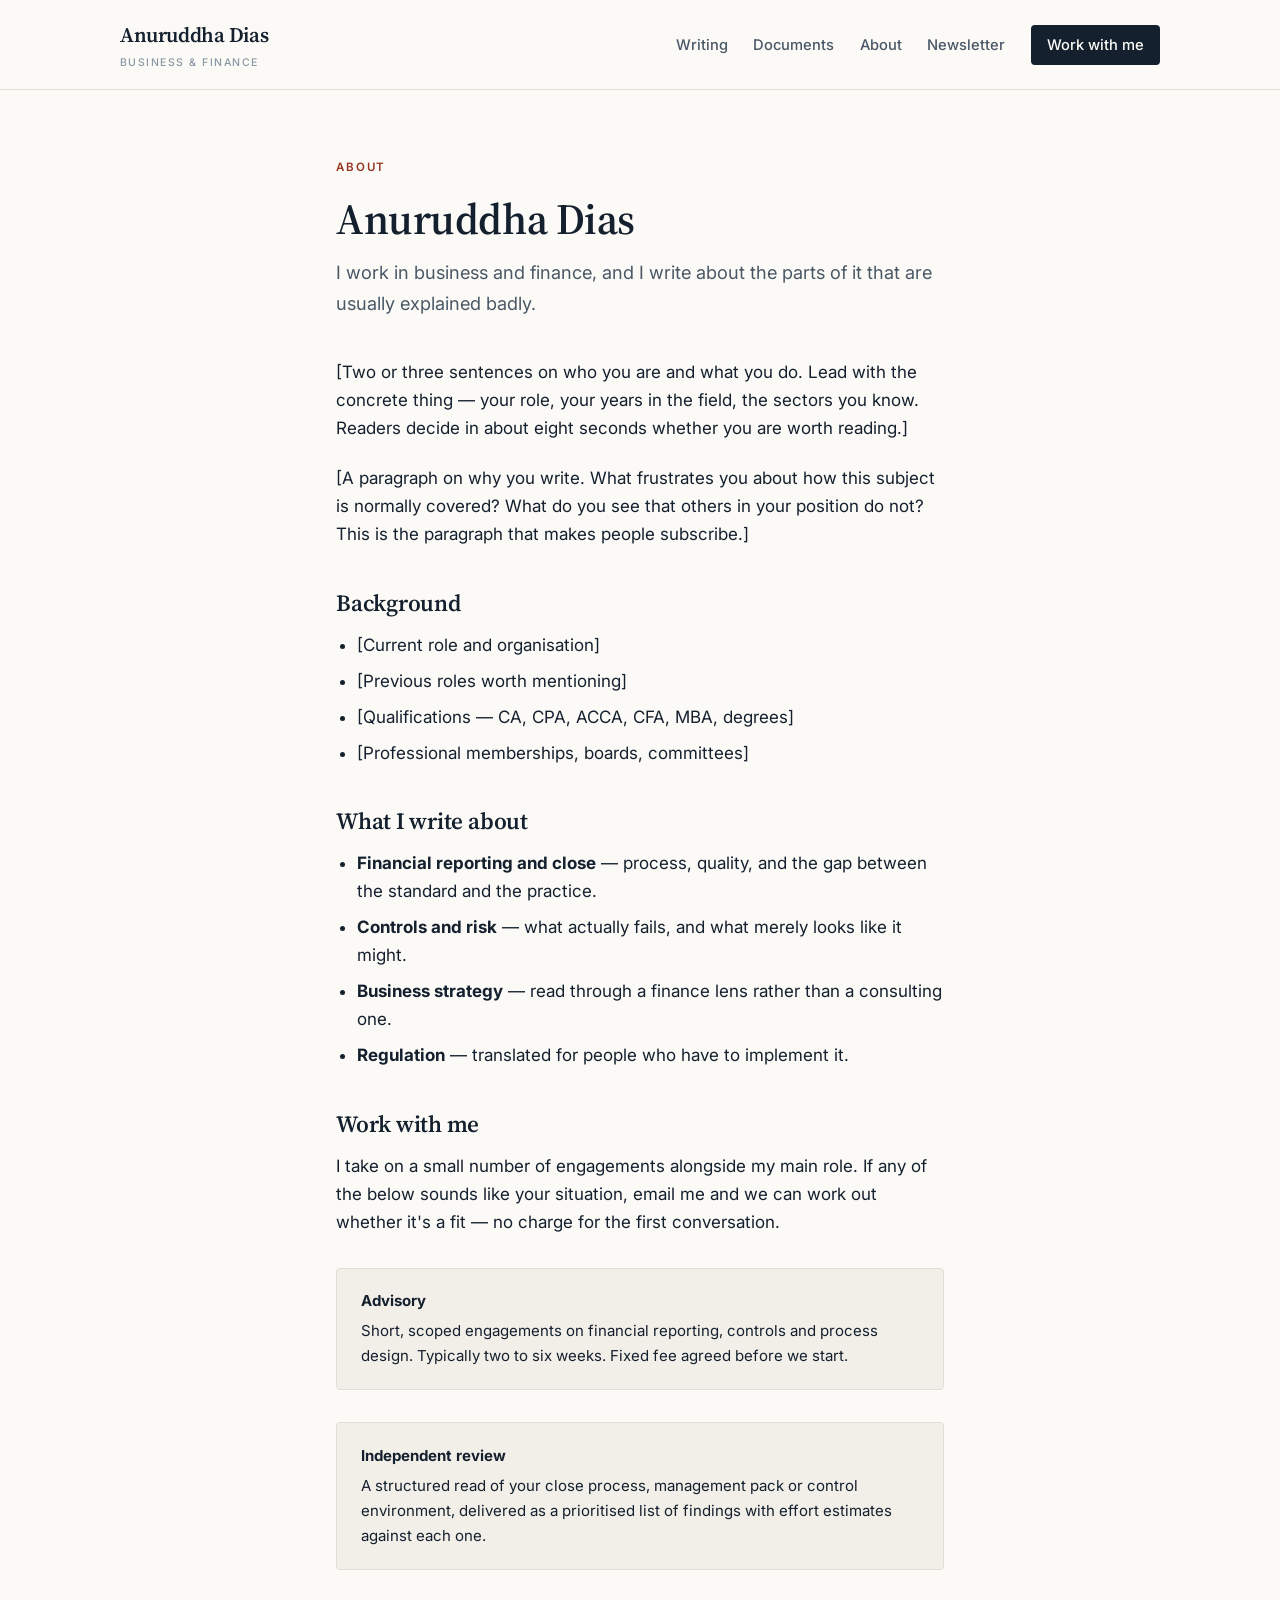
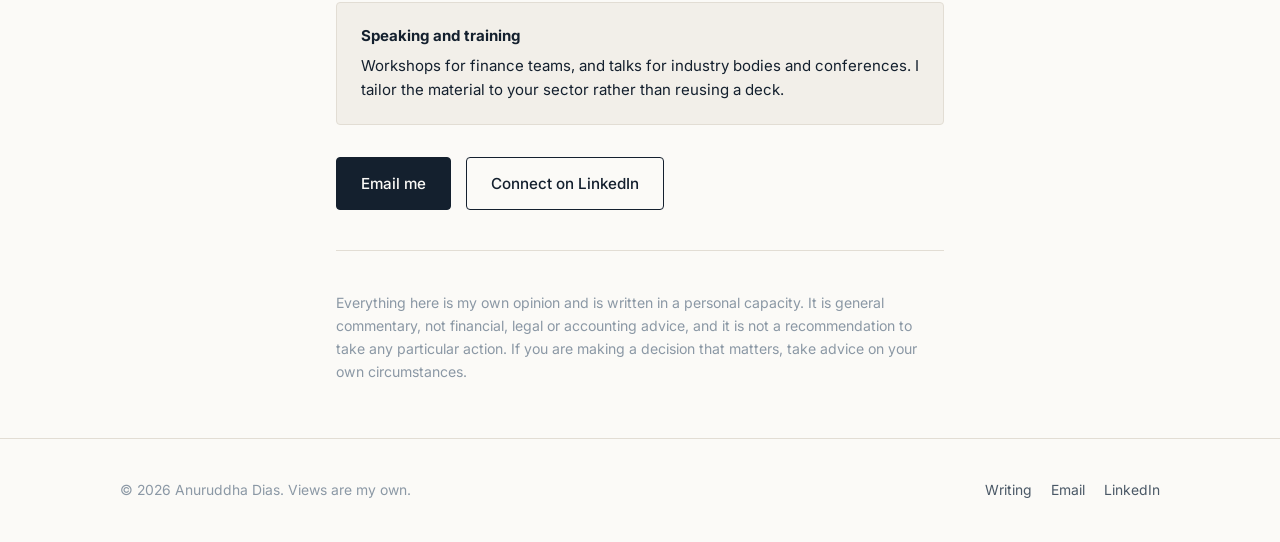
==== about.html @ f73650f9 "Add files via upload" ====
<!DOCTYPE html>
<html lang="en">
<head>
<meta charset="utf-8">
<meta name="viewport" content="width=device-width, initial-scale=1">
<title>About — Anuruddha Dias</title>
<meta name="description" content="Anuruddha Dias writes on business and finance, and advises finance teams on reporting, controls and process.">
<link rel="preconnect" href="https://fonts.googleapis.com">
<link rel="preconnect" href="https://fonts.gstatic.com" crossorigin>
<link href="https://fonts.googleapis.com/css2?family=Inter:wght@400;500;600&family=Source+Serif+4:opsz,wght@8..60,400;8..60,600&display=swap" rel="stylesheet">
<link rel="stylesheet" href="style.css">
</head>
<body>

<header class="masthead">
  <div class="wrap">
    <a class="wordmark" href="index.html">Anuruddha Dias<span>Business &amp; Finance</span></a>
    <nav class="nav">
      <a href="index.html">Writing</a>
      <a href="documents.html">Documents</a>
      <a href="about.html">About</a>
      <a href="index.html#subscribe">Newsletter</a>
      <a class="cta" href="#work">Work with me</a>
    </nav>
  </div>
</header>

<section class="article">
  <div class="wrap">
    <div class="article-head">
      <p class="kicker">About</p>
      <h1>Anuruddha Dias</h1>
      <p class="standfirst">I work in business and finance, and I write about the parts of it that are usually explained badly.</p>
    </div>

    <div class="prose">
      <!-- ====== REWRITE EVERYTHING BELOW IN YOUR OWN VOICE ======
           Keep it specific. "15 years in financial reporting across
           three sectors" beats "experienced finance professional".
           Name real employers, sectors, qualifications and numbers. -->

      <p>[Two or three sentences on who you are and what you do. Lead with the concrete thing — your role, your years in the field, the sectors you know. Readers decide in about eight seconds whether you are worth reading.]</p>

      <p>[A paragraph on why you write. What frustrates you about how this subject is normally covered? What do you see that others in your position do not? This is the paragraph that makes people subscribe.]</p>

      <h2>Background</h2>
      <ul>
        <li>[Current role and organisation]</li>
        <li>[Previous roles worth mentioning]</li>
        <li>[Qualifications — CA, CPA, ACCA, CFA, MBA, degrees]</li>
        <li>[Professional memberships, boards, committees]</li>
      </ul>

      <h2>What I write about</h2>
      <ul>
        <li><strong>Financial reporting and close</strong> — process, quality, and the gap between the standard and the practice.</li>
        <li><strong>Controls and risk</strong> — what actually fails, and what merely looks like it might.</li>
        <li><strong>Business strategy</strong> — read through a finance lens rather than a consulting one.</li>
        <li><strong>Regulation</strong> — translated for people who have to implement it.</li>
      </ul>

      <h2 id="work">Work with me</h2>
      <p>I take on a small number of engagements alongside my main role. If any of the below sounds like your situation, email me and we can work out whether it's a fit — no charge for the first conversation.</p>

      <div class="callout">
        <strong>Advisory</strong>
        <p>Short, scoped engagements on financial reporting, controls and process design. Typically two to six weeks. Fixed fee agreed before we start.</p>
      </div>

      <div class="callout">
        <strong>Independent review</strong>
        <p>A structured read of your close process, management pack or control environment, delivered as a prioritised list of findings with effort estimates against each one.</p>
      </div>

      <div class="callout">
        <strong>Speaking and training</strong>
        <p>Workshops for finance teams, and talks for industry bodies and conferences. I tailor the material to your sector rather than reusing a deck.</p>
      </div>

      <p style="margin-top:2rem">
        <a class="btn" href="mailto:anuruddha.dias@gmail.com?subject=Enquiry%20via%20blog">Email me</a>
        <a class="btn ghost" href="https://www.linkedin.com/in/REPLACE-WITH-YOUR-HANDLE">Connect on LinkedIn</a>
      </p>

      <hr>
      <p style="font-size:.88rem;color:var(--ink-faint)">Everything here is my own opinion and is written in a personal capacity. It is general commentary, not financial, legal or accounting advice, and it is not a recommendation to take any particular action. If you are making a decision that matters, take advice on your own circumstances.</p>
    </div>
  </div>
</section>

<footer class="footer">
  <div class="wrap">
    <div>&copy; 2026 Anuruddha Dias. Views are my own.</div>
    <nav>
      <a href="index.html">Writing</a>
      <a href="mailto:anuruddha.dias@gmail.com">Email</a>
      <a href="https://www.linkedin.com/in/REPLACE-WITH-YOUR-HANDLE">LinkedIn</a>
    </nav>
  </div>
</footer>

</body>
</html>
---- style.css ----
/* ===========================================================
   Personal blog stylesheet — Anuruddha Dias
   Re-skin the whole site by editing the variables below.
   =========================================================== */

:root {
  --ink:        #14202e;   /* headings, primary text */
  --ink-soft:   #4a5866;   /* secondary text */
  --ink-faint:  #8b98a5;   /* meta, captions */
  --paper:      #fbfaf7;   /* page background */
  --paper-alt:  #f2efe9;   /* section background */
  --rule:       #e2ddd4;   /* hairlines */
  --accent:     #96341f;   /* oxblood — links, marks */
  --accent-lt:  #b03f26;
  --accent-dk:  #6f2415;
  --max:        68rem;
  --measure:    38rem;     /* comfortable reading width */
}

*, *::before, *::after { box-sizing: border-box; }
html { -webkit-text-size-adjust: 100%; scroll-behavior: smooth; }

body {
  margin: 0;
  background: var(--paper);
  color: var(--ink);
  font-family: "Inter", -apple-system, BlinkMacSystemFont, "Segoe UI", Roboto, Helvetica, Arial, sans-serif;
  font-size: 17px;
  line-height: 1.65;
  -webkit-font-smoothing: antialiased;
}

h1, h2, h3, h4 {
  font-family: "Source Serif 4", Georgia, "Times New Roman", serif;
  color: var(--ink);
  line-height: 1.2;
  letter-spacing: -0.01em;
  margin: 0 0 .5em;
  font-weight: 600;
}

a { color: var(--accent); text-decoration: none; }
a:hover { color: var(--accent-dk); text-decoration: underline; text-underline-offset: 3px; }
img { max-width: 100%; height: auto; display: block; }

.wrap { max-width: var(--max); margin: 0 auto; padding: 0 1.5rem; }

/* ---------- Masthead ---------- */
.masthead {
  border-bottom: 1px solid var(--rule);
  background: rgba(251,250,247,.92);
  position: sticky; top: 0; z-index: 20;
  backdrop-filter: saturate(180%) blur(8px);
}
.masthead .wrap {
  display: flex; align-items: center; justify-content: space-between;
  gap: 1.5rem; padding-top: 1.1rem; padding-bottom: 1.1rem;
}
.wordmark {
  font-family: "Source Serif 4", Georgia, serif;
  font-size: 1.3rem; font-weight: 600; color: var(--ink);
  letter-spacing: -0.02em; white-space: nowrap;
}
.wordmark:hover { text-decoration: none; color: var(--accent); }
.wordmark span {
  display: block; font-family: "Inter", sans-serif; font-size: .66rem;
  font-weight: 500; letter-spacing: .14em; text-transform: uppercase;
  color: var(--ink-faint); margin-top: .15rem;
}
.nav { display: flex; gap: 1.6rem; align-items: center; }
.nav a { color: var(--ink-soft); font-size: .92rem; font-weight: 500; }
.nav a:hover { color: var(--accent); text-decoration: none; }
.nav a.cta { background: var(--ink); color: var(--paper); padding: .5rem 1rem; border-radius: 4px; }
.nav a.cta:hover { background: var(--accent); color: #fff; }

/* ---------- Hero ---------- */
.hero { padding: 4.5rem 0 3.5rem; border-bottom: 1px solid var(--rule); }
.hero h1 { font-size: clamp(2.1rem, 5vw, 3.3rem); margin-bottom: .6rem; max-width: 20ch; }
.hero p.dek { font-size: 1.15rem; color: var(--ink-soft); max-width: 42rem; margin: 0 0 1.8rem; }
.kicker {
  font-size: .72rem; font-weight: 600; letter-spacing: .16em;
  text-transform: uppercase; color: var(--accent); margin-bottom: 1rem;
}
.btn {
  display: inline-block; background: var(--ink); color: var(--paper);
  padding: .8rem 1.5rem; border-radius: 4px; font-weight: 500; font-size: .95rem;
  border: 1px solid var(--ink); cursor: pointer;
}
.btn:hover { background: var(--accent); border-color: var(--accent); color: #fff; text-decoration: none; }
.btn.ghost { background: transparent; color: var(--ink); }
.btn.ghost:hover { background: var(--ink); color: var(--paper); }
.btn + .btn { margin-left: .6rem; }

/* ---------- Sections & lists ---------- */
.section { padding: 3.5rem 0; }
.section-head {
  display: flex; align-items: baseline; justify-content: space-between;
  gap: 1rem; margin-bottom: 2rem; padding-bottom: .8rem;
  border-bottom: 2px solid var(--ink);
}
.section-head h2 { font-size: 1.3rem; margin: 0; }
.section-head a { font-size: .85rem; font-weight: 500; }

.post-list { list-style: none; margin: 0; padding: 0; }
.post-list li { padding: 1.6rem 0; border-bottom: 1px solid var(--rule); }
.post-list li:last-child { border-bottom: 0; }
.post-meta {
  font-size: .75rem; letter-spacing: .1em; text-transform: uppercase;
  color: var(--ink-faint); margin-bottom: .45rem;
}
.post-meta .tag { color: var(--accent); font-weight: 600; }
.post-list h3 { font-size: 1.35rem; margin-bottom: .35rem; }
.post-list h3 a { color: var(--ink); }
.post-list h3 a:hover { color: var(--accent); text-decoration: none; }
.post-list p { margin: 0; color: var(--ink-soft); max-width: 46rem; font-size: .96rem; }

.featured {
  background: var(--paper-alt);
  border: 1px solid var(--rule);
  border-left: 3px solid var(--accent);
  padding: 2rem 2.2rem;
  margin-bottom: 2.5rem;
}
.featured h3 { font-size: 1.8rem; margin-bottom: .5rem; }
.featured h3 a { color: var(--ink); }
.featured p { font-size: 1.02rem; }

/* ---------- Subscribe ---------- */
.subscribe { background: var(--ink); color: var(--paper); padding: 3rem 0; }
.subscribe h2 { color: var(--paper); font-size: 1.7rem; }
.subscribe p { color: #b9c4cf; max-width: 34rem; margin: 0 0 1.5rem; }
.subscribe form { display: flex; gap: .6rem; flex-wrap: wrap; max-width: 30rem; }
.subscribe input[type=email] {
  flex: 1 1 15rem; padding: .8rem 1rem; border: 1px solid #33465a;
  background: #1d2c3d; color: var(--paper); border-radius: 4px; font: inherit; font-size: .95rem;
}
.subscribe input[type=email]::placeholder { color: #7d8b99; }
.subscribe input[type=email]:focus { outline: 2px solid var(--accent-lt); outline-offset: 1px; }
.subscribe button {
  padding: .8rem 1.4rem; border: 0; border-radius: 4px; cursor: pointer;
  background: var(--accent); color: #fff; font: inherit; font-weight: 600; font-size: .95rem;
}
.subscribe button:hover { background: var(--accent-lt); }
.subscribe small { display: block; margin-top: .9rem; color: #7d8b99; font-size: .8rem; }

/* ---------- Lead / services block ---------- */
.lead-block { background: var(--paper-alt); border-top: 1px solid var(--rule); border-bottom: 1px solid var(--rule); }
.cards { display: grid; grid-template-columns: repeat(auto-fit, minmax(15rem, 1fr)); gap: 1.5rem; margin-top: 1.5rem; }
.card { background: var(--paper); border: 1px solid var(--rule); padding: 1.5rem; border-radius: 4px; }
.card h3 { font-size: 1.08rem; margin-bottom: .4rem; }
.card p { margin: 0; font-size: .92rem; color: var(--ink-soft); }
.card .num {
  font-family: "Source Serif 4", Georgia, serif; font-size: .78rem; color: var(--accent);
  font-weight: 600; letter-spacing: .1em; display: block; margin-bottom: .6rem;
}

/* ---------- Article page ---------- */
.article { padding: 3.5rem 0 2rem; }
.article-head { max-width: var(--measure); margin: 0 auto 2.5rem; }
.article-head h1 { font-size: clamp(1.9rem, 4.5vw, 2.7rem); margin-bottom: .8rem; }
.article-head .standfirst { font-size: 1.14rem; color: var(--ink-soft); margin: 0 0 1.2rem; }
.byline {
  display: flex; gap: .6rem; align-items: center; flex-wrap: wrap;
  font-size: .82rem; color: var(--ink-faint); border-top: 1px solid var(--rule);
  padding-top: .9rem;
}
.byline strong { color: var(--ink); font-weight: 600; }

.prose { max-width: var(--measure); margin: 0 auto; }
.prose p { margin: 0 0 1.4rem; }
.prose h2 { font-size: 1.45rem; margin: 2.6rem 0 .8rem; }
.prose h3 { font-size: 1.12rem; margin: 2rem 0 .6rem; }
.prose ul, .prose ol { margin: 0 0 1.4rem; padding-left: 1.3rem; }
.prose li { margin-bottom: .5rem; }
.prose blockquote {
  margin: 2rem 0; padding: .3rem 0 .3rem 1.5rem;
  border-left: 3px solid var(--accent);
  font-family: "Source Serif 4", Georgia, serif; font-size: 1.18rem;
  color: var(--ink); font-style: italic;
}
.prose blockquote p:last-child { margin-bottom: 0; }
.prose table { width: 100%; border-collapse: collapse; margin: 2rem 0; font-size: .91rem; }
.prose th, .prose td { text-align: left; padding: .6rem .7rem; border-bottom: 1px solid var(--rule); }
.prose th {
  background: var(--paper-alt); font-weight: 600; font-size: .74rem;
  text-transform: uppercase; letter-spacing: .08em; color: var(--ink-soft);
}
.prose hr { border: 0; border-top: 1px solid var(--rule); margin: 2.5rem 0; }

.callout {
  background: var(--paper-alt); border: 1px solid var(--rule);
  padding: 1.3rem 1.5rem; margin: 2rem 0; border-radius: 4px; font-size: .94rem;
}
.callout strong { display: block; margin-bottom: .3rem; }
.callout p:last-child { margin-bottom: 0; }

.author-box {
  max-width: var(--measure); margin: 3rem auto 0; padding: 1.6rem;
  border: 1px solid var(--rule); background: var(--paper-alt); border-radius: 4px;
}
.author-box h3 { font-size: 1.02rem; margin-bottom: .4rem; }
.author-box p { margin: 0 0 .8rem; font-size: .92rem; color: var(--ink-soft); }

/* ---------- Footer ---------- */
.footer { border-top: 1px solid var(--rule); padding: 2.5rem 0; font-size: .87rem; color: var(--ink-faint); }
.footer .wrap { display: flex; justify-content: space-between; gap: 1.5rem; flex-wrap: wrap; }
.footer a { color: var(--ink-soft); }
.footer nav { display: flex; gap: 1.2rem; flex-wrap: wrap; }

@media (max-width: 640px) {
  body { font-size: 16px; }
  .masthead .wrap { flex-wrap: wrap; gap: .8rem; }
  .nav { gap: 1.1rem; font-size: .88rem; }
  .hero { padding: 3rem 0 2.5rem; }
  .featured { padding: 1.5rem; }
  .btn + .btn { margin-left: 0; margin-top: .6rem; }
}
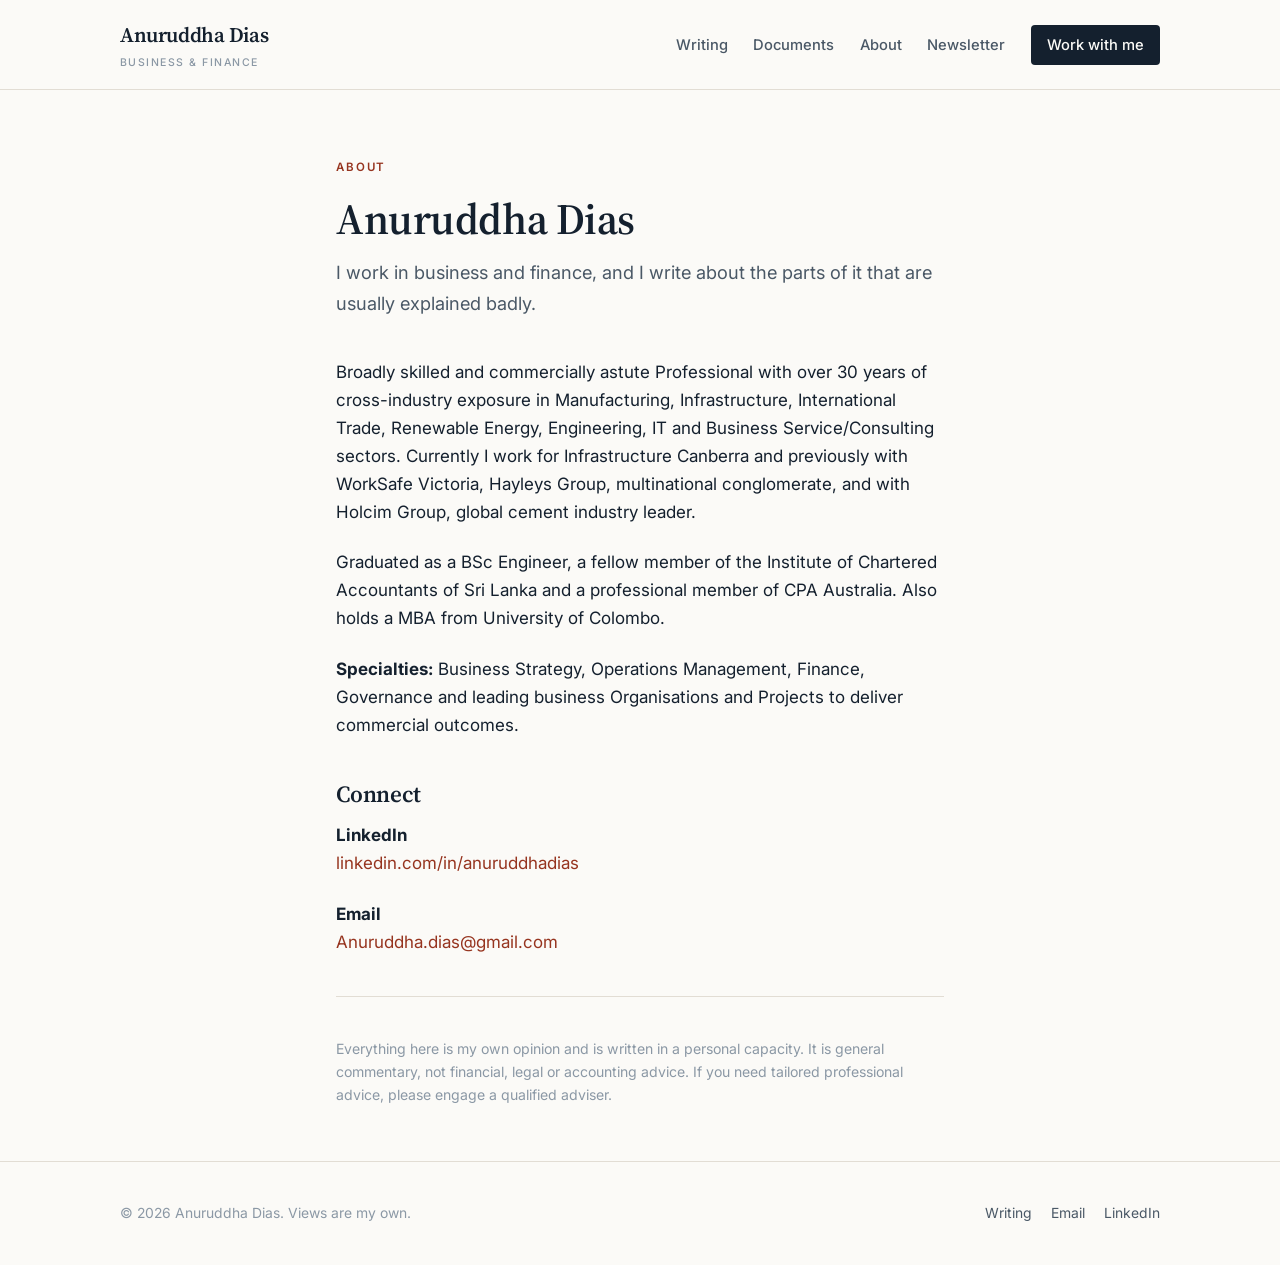
==== commit 557960f7: "Update about.html — replace content with user's provided bio and connect links" ====
--- a/about.html
+++ b/about.html
@@ -34,56 +34,26 @@
     </div>
 
     <div class="prose">
-      <!-- ====== REWRITE EVERYTHING BELOW IN YOUR OWN VOICE ======
-           Keep it specific. "15 years in financial reporting across
-           three sectors" beats "experienced finance professional".
-           Name real employers, sectors, qualifications and numbers. -->
 
-      <p>[Two or three sentences on who you are and what you do. Lead with the concrete thing — your role, your years in the field, the sectors you know. Readers decide in about eight seconds whether you are worth reading.]</p>
+      <p>Broadly skilled and commercially astute Professional with over 30 years of cross-industry exposure in Manufacturing, Infrastructure, International Trade, Renewable Energy, Engineering, IT and Business Service/Consulting sectors. Currently I work for Infrastructure Canberra and previously with WorkSafe Victoria, Hayleys Group, multinational conglomerate, and with Holcim Group, global cement industry leader.</p>
 
-      <p>[A paragraph on why you write. What frustrates you about how this subject is normally covered? What do you see that others in your position do not? This is the paragraph that makes people subscribe.]</p>
+      <p>Graduated as a BSc Engineer, a fellow member of the Institute of Chartered Accountants of Sri Lanka and a professional member of CPA Australia. Also holds a MBA from University of Colombo.</p>
 
-      <h2>Background</h2>
-      <ul>
-        <li>[Current role and organisation]</li>
-        <li>[Previous roles worth mentioning]</li>
-        <li>[Qualifications — CA, CPA, ACCA, CFA, MBA, degrees]</li>
-        <li>[Professional memberships, boards, committees]</li>
-      </ul>
+      <p><strong>Specialties:</strong> Business Strategy, Operations Management, Finance, Governance and leading business Organisations and Projects to deliver commercial outcomes.</p>
 
-      <h2>What I write about</h2>
-      <ul>
-        <li><strong>Financial reporting and close</strong> — process, quality, and the gap between the standard and the practice.</li>
-        <li><strong>Controls and risk</strong> — what actually fails, and what merely looks like it might.</li>
-        <li><strong>Business strategy</strong> — read through a finance lens rather than a consulting one.</li>
-        <li><strong>Regulation</strong> — translated for people who have to implement it.</li>
-      </ul>
+      <h2 id="work">Connect</h2>
+      <p>
+        <strong>LinkedIn</strong><br>
+        <a href="https://www.linkedin.com/in/anuruddhadias">linkedin.com/in/anuruddhadias</a>
+      </p>
 
-      <h2 id="work">Work with me</h2>
-      <p>I take on a small number of engagements alongside my main role. If any of the below sounds like your situation, email me and we can work out whether it's a fit — no charge for the first conversation.</p>
-
-      <div class="callout">
-        <strong>Advisory</strong>
-        <p>Short, scoped engagements on financial reporting, controls and process design. Typically two to six weeks. Fixed fee agreed before we start.</p>
-      </div>
-
-      <div class="callout">
-        <strong>Independent review</strong>
-        <p>A structured read of your close process, management pack or control environment, delivered as a prioritised list of findings with effort estimates against each one.</p>
-      </div>
-
-      <div class="callout">
-        <strong>Speaking and training</strong>
-        <p>Workshops for finance teams, and talks for industry bodies and conferences. I tailor the material to your sector rather than reusing a deck.</p>
-      </div>
-
-      <p style="margin-top:2rem">
-        <a class="btn" href="mailto:anuruddha.dias@gmail.com?subject=Enquiry%20via%20blog">Email me</a>
-        <a class="btn ghost" href="https://www.linkedin.com/in/REPLACE-WITH-YOUR-HANDLE">Connect on LinkedIn</a>
+      <p>
+        <strong>Email</strong><br>
+        <a href="mailto:Anuruddha.dias@gmail.com">Anuruddha.dias@gmail.com</a>
       </p>
 
       <hr>
-      <p style="font-size:.88rem;color:var(--ink-faint)">Everything here is my own opinion and is written in a personal capacity. It is general commentary, not financial, legal or accounting advice, and it is not a recommendation to take any particular action. If you are making a decision that matters, take advice on your own circumstances.</p>
+      <p style="font-size:.88rem;color:var(--ink-faint)">Everything here is my own opinion and is written in a personal capacity. It is general commentary, not financial, legal or accounting advice. If you need tailored professional advice, please engage a qualified adviser.</p>
     </div>
   </div>
 </section>
@@ -93,8 +63,8 @@
     <div>&copy; 2026 Anuruddha Dias. Views are my own.</div>
     <nav>
       <a href="index.html">Writing</a>
-      <a href="mailto:anuruddha.dias@gmail.com">Email</a>
-      <a href="https://www.linkedin.com/in/REPLACE-WITH-YOUR-HANDLE">LinkedIn</a>
+      <a href="mailto:Anuruddha.dias@gmail.com">Email</a>
+      <a href="https://www.linkedin.com/in/anuruddhadias">LinkedIn</a>
     </nav>
   </div>
 </footer>
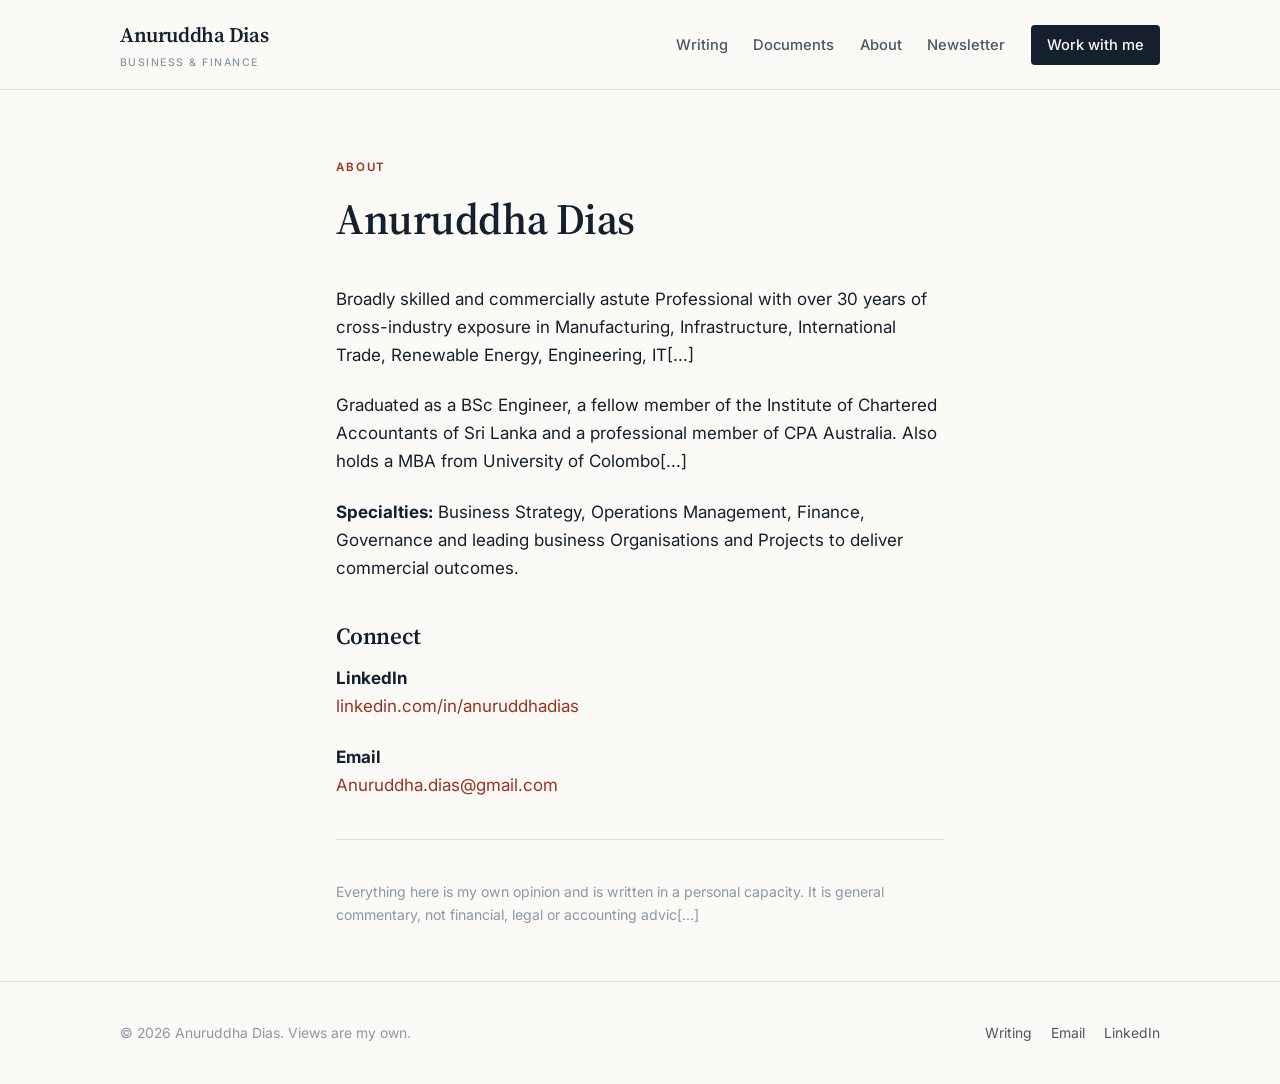
==== commit 6a111e41: "Remove standfirst sentence from about page" ====
--- a/about.html
+++ b/about.html
@@ -30,14 +30,13 @@
     <div class="article-head">
       <p class="kicker">About</p>
       <h1>Anuruddha Dias</h1>
-      <p class="standfirst">I work in business and finance, and I write about the parts of it that are usually explained badly.</p>
     </div>
 
     <div class="prose">
 
-      <p>Broadly skilled and commercially astute Professional with over 30 years of cross-industry exposure in Manufacturing, Infrastructure, International Trade, Renewable Energy, Engineering, IT and Business Service/Consulting sectors. Currently I work for Infrastructure Canberra and previously with WorkSafe Victoria, Hayleys Group, multinational conglomerate, and with Holcim Group, global cement industry leader.</p>
+      <p>Broadly skilled and commercially astute Professional with over 30 years of cross-industry exposure in Manufacturing, Infrastructure, International Trade, Renewable Energy, Engineering, IT[...]
 
-      <p>Graduated as a BSc Engineer, a fellow member of the Institute of Chartered Accountants of Sri Lanka and a professional member of CPA Australia. Also holds a MBA from University of Colombo.</p>
+      <p>Graduated as a BSc Engineer, a fellow member of the Institute of Chartered Accountants of Sri Lanka and a professional member of CPA Australia. Also holds a MBA from University of Colombo[...]
 
       <p><strong>Specialties:</strong> Business Strategy, Operations Management, Finance, Governance and leading business Organisations and Projects to deliver commercial outcomes.</p>
 
@@ -53,7 +52,7 @@
       </p>
 
       <hr>
-      <p style="font-size:.88rem;color:var(--ink-faint)">Everything here is my own opinion and is written in a personal capacity. It is general commentary, not financial, legal or accounting advice. If you need tailored professional advice, please engage a qualified adviser.</p>
+      <p style="font-size:.88rem;color:var(--ink-faint)">Everything here is my own opinion and is written in a personal capacity. It is general commentary, not financial, legal or accounting advic[...]
     </div>
   </div>
 </section>
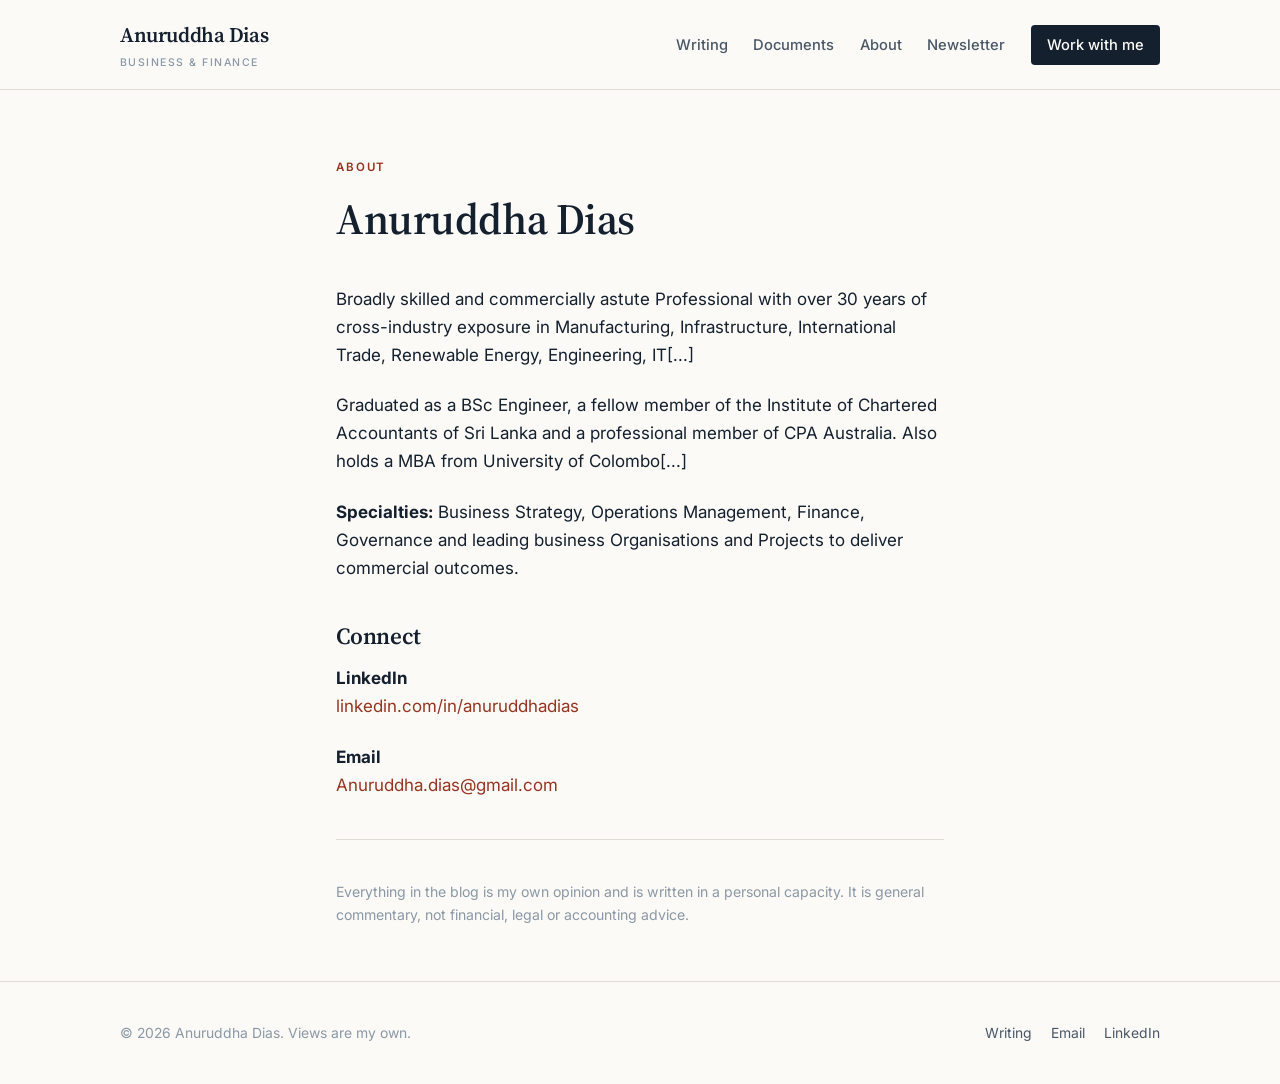
==== commit 8eb4c7ec: "Update disclaimer text on about page" ====
--- a/about.html
+++ b/about.html
@@ -52,7 +52,7 @@
       </p>
 
       <hr>
-      <p style="font-size:.88rem;color:var(--ink-faint)">Everything here is my own opinion and is written in a personal capacity. It is general commentary, not financial, legal or accounting advic[...]
+              <p style="font-size:.88rem;color:var(--ink-faint)">Everything in the blog is my own opinion and is written in a personal capacity. It is general commentary, not financial, legal or accounting advice.</p>
     </div>
   </div>
 </section>
